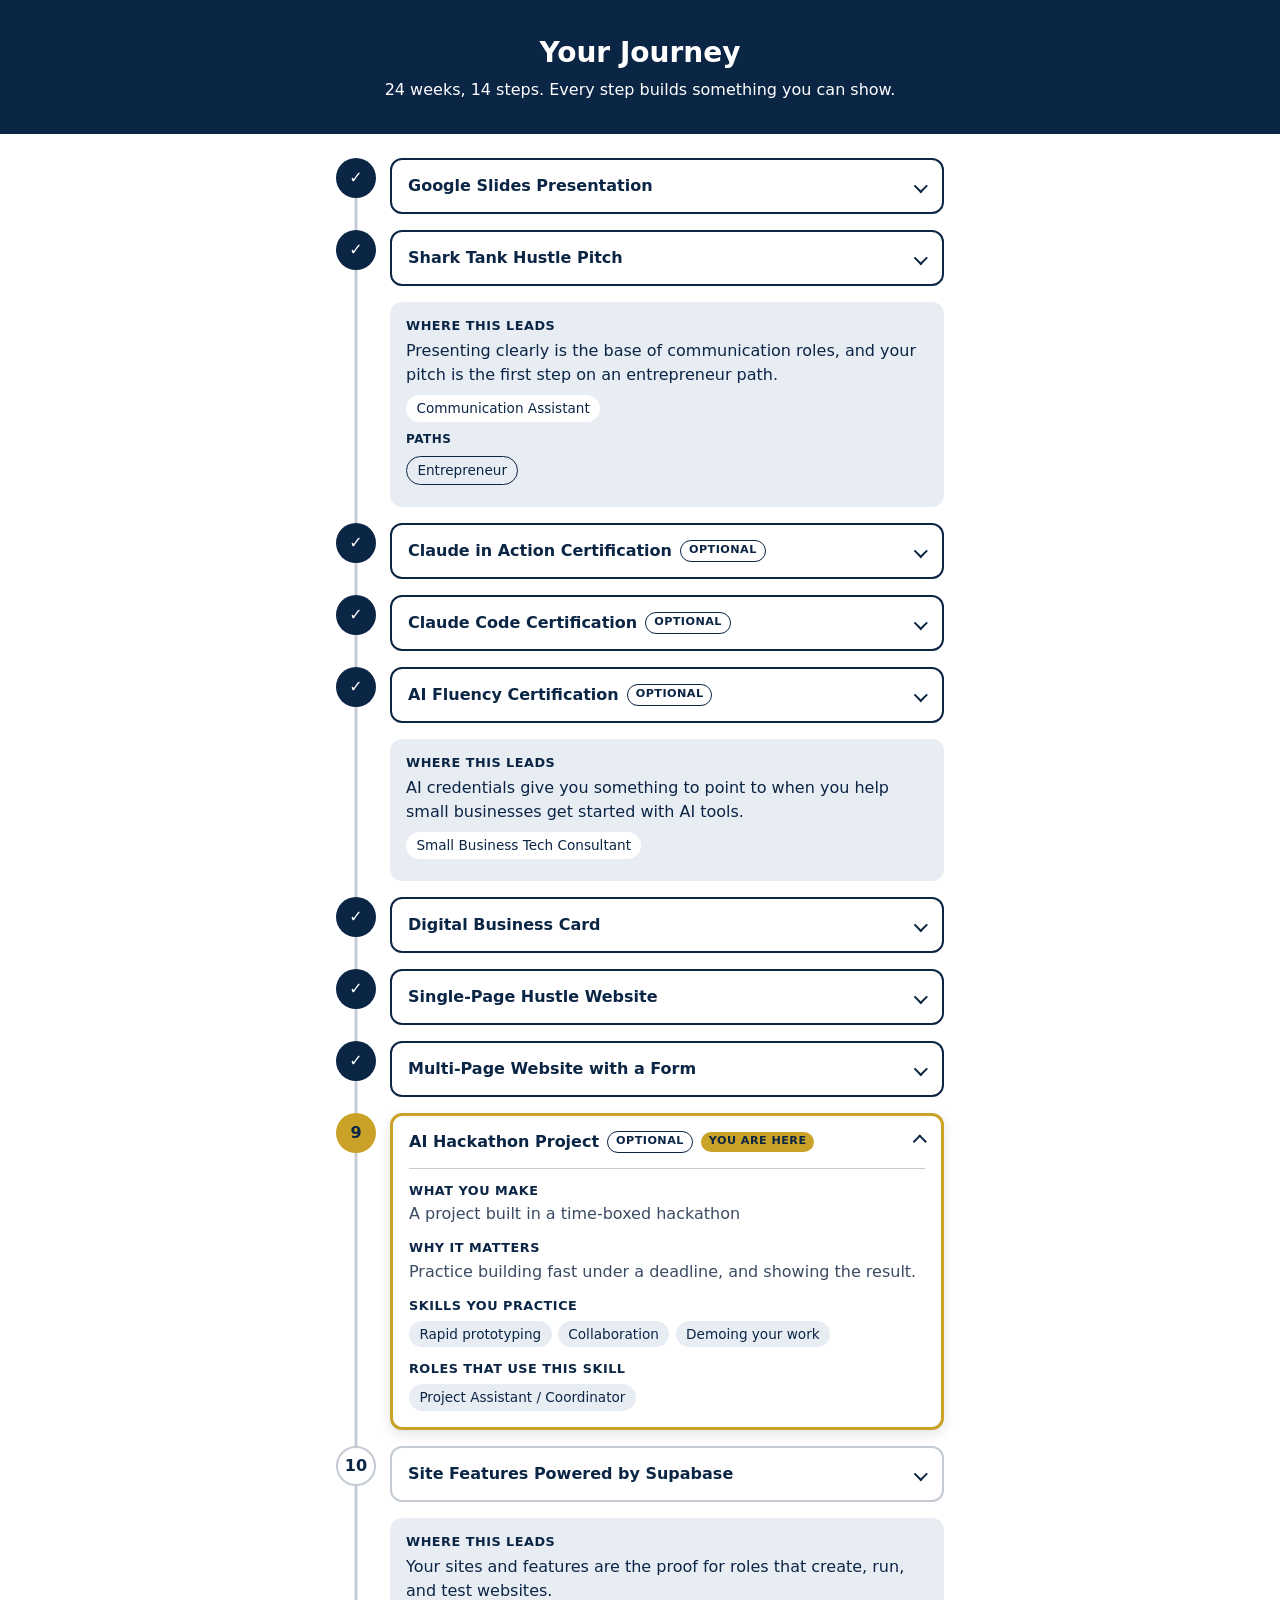
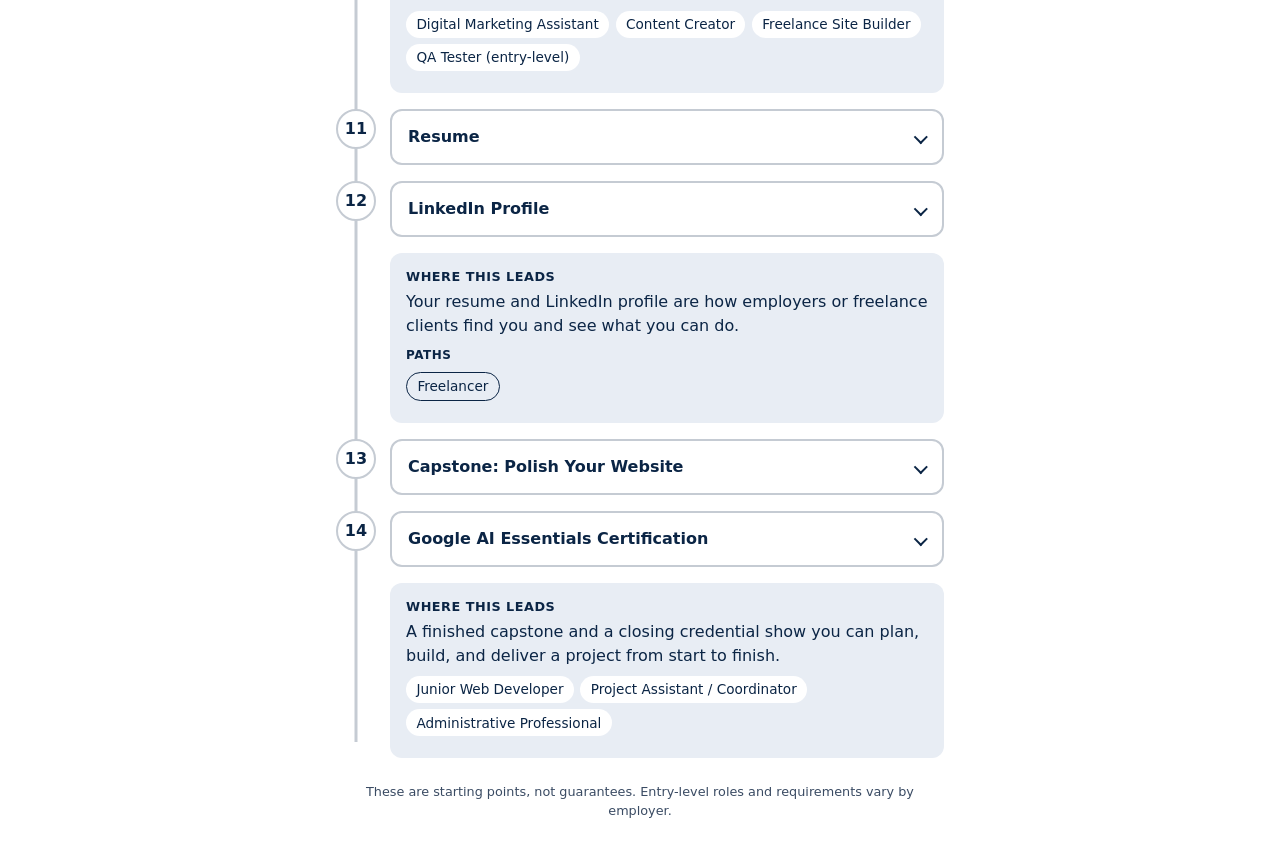
==== index.html @ 288ace0e "Add initial project files for student journey roadmap including HTML, CSS, JS, and configuration" ====
<!DOCTYPE html>
<html lang="en">
<head>
  <meta charset="UTF-8">
  <meta name="viewport" content="width=device-width, initial-scale=1.0">
  <title>Your Journey</title>
  <link rel="stylesheet" href="style.css">
</head>
<body>

  <!-- HEADER BANNER -->
  <header class="banner">
    <h1>Your Journey</h1>
    <p>24 weeks, 14 steps. Every step builds something you can show.</p>
  </header>

  <main class="container">
    <!-- The render function (script.js) fills this list from the data. -->
    <ol class="timeline" id="timeline"></ol>
    <p class="roles-note" id="roles-note"></p>
  </main>

  <!-- Order matters: data first, then the code that uses it. -->
  <script src="journey-data.js"></script>
  <script src="script.js"></script>
</body>
</html>
---- style.css ----
/* ============================================================
   YOUR JOURNEY — STYLES (Step 8 example)
   Mobile-first, one layout at every screen size.
   ============================================================ */

:root {
  --navy: #0B2545;
  --gold: #C9A227;
  --white: #FFFFFF;
  --gray-line: #C5CBD3;      /* outlines for upcoming steps */
  --chip-bg: #E8EDF4;        /* light navy tint for skill chips */
  --text-muted: #3A4B63;     /* body text on white, passes contrast */
}

* { box-sizing: border-box; }

body {
  margin: 0;
  font-family: system-ui, -apple-system, "Segoe UI", Roboto, Helvetica, Arial, sans-serif;
  color: var(--navy);
  background: var(--white);
  line-height: 1.5;
}

/* ---------- HEADER BANNER ---------- */
.banner {
  background: var(--navy);
  color: var(--white);
  padding: 2rem 1.25rem;
  text-align: center;
}
.banner h1 { margin: 0 0 0.25rem; font-size: 1.75rem; }
.banner p  { margin: 0; font-size: 1rem; }

/* ---------- CONTAINER ---------- */
.container {
  max-width: 40rem;          /* centered, never switches to columns */
  margin: 0 auto;
  padding: 1.5rem 1rem 3rem;
}

/* ---------- TIMELINE ---------- */
.timeline {
  list-style: none;
  margin: 0;
  padding: 0;
  position: relative;
}

/* the vertical connecting line */
.timeline::before {
  content: "";
  position: absolute;
  left: 1.25rem;             /* centered on the 2.5rem markers */
  top: 1rem;
  bottom: 1rem;
  width: 3px;
  background: var(--gray-line);
  transform: translateX(-50%);
}

.step {
  position: relative;
  display: flex;
  gap: 0.875rem;
  align-items: flex-start;
  margin-bottom: 1rem;
}

/* ---------- MARKER (numbered circle) ---------- */
.marker {
  flex: 0 0 2.5rem;
  width: 2.5rem;
  height: 2.5rem;
  border-radius: 50%;
  display: grid;
  place-items: center;
  font-weight: 700;
  position: relative;        /* sits above the line */
  z-index: 1;
}

/* ---------- CARD ---------- */
.card {
  flex: 1;
  min-width: 0;
  background: var(--white);
  border: 2px solid var(--gray-line);
  border-radius: 0.75rem;
}

.card-toggle {
  width: 100%;
  display: flex;
  justify-content: space-between;
  align-items: center;
  gap: 0.75rem;
  padding: 0.875rem 1rem;
  background: none;
  border: 0;
  font: inherit;
  font-weight: 600;
  color: var(--navy);
  text-align: left;
  cursor: pointer;
  border-radius: 0.6rem;
}

.card-toggle:focus-visible {
  outline: 3px solid var(--gold);
  outline-offset: 2px;
}

.card-title { display: flex; flex-wrap: wrap; align-items: center; gap: 0.5rem; }

/* chevron drawn with borders, rotates when open */
.chevron {
  flex: 0 0 auto;
  width: 0.6rem;
  height: 0.6rem;
  border-right: 2px solid var(--navy);
  border-bottom: 2px solid var(--navy);
  transform: rotate(45deg);
  transition: transform 0.2s ease;
}
.card-toggle[aria-expanded="true"] .chevron { transform: rotate(-135deg); }

/* ---------- EXPANDED PANEL ---------- */
.card-panel {
  padding: 0 1rem 1rem;
  border-top: 1px solid var(--gray-line);
  margin: 0 1rem;
  padding-left: 0;
  padding-right: 0;
}

.card-panel dl { margin: 0.75rem 0 0; }
.card-panel dt {
  font-size: 0.8rem;
  font-weight: 700;
  text-transform: uppercase;
  letter-spacing: 0.04em;
  color: var(--navy);
  margin-top: 0.75rem;
}
.card-panel dd {
  margin: 0.15rem 0 0;
  color: var(--text-muted);
}

/* skill chips */
.chips {
  list-style: none;
  margin: 0.25rem 0 0;
  padding: 0;
  display: flex;
  flex-wrap: wrap;
  gap: 0.4rem;
}
.chips li {
  background: var(--chip-bg);
  color: var(--navy);
  font-size: 0.85rem;
  padding: 0.2rem 0.65rem;
  border-radius: 999px;
}

/* ---------- TAGS ---------- */
.tag {
  font-size: 0.7rem;
  font-weight: 700;
  padding: 0.1rem 0.5rem;
  border-radius: 999px;
  text-transform: uppercase;
  letter-spacing: 0.04em;
}
.tag--optional {
  background: var(--white);
  color: var(--navy);
  border: 1.5px solid var(--navy);
}
.tag--here {
  background: var(--gold);
  color: var(--navy);        /* navy on gold, never white */
}

/* ============================================================
   STATUS STYLES
   ============================================================ */

/* completed: solid navy marker, white check */
.step--completed .marker {
  background: var(--navy);
  color: var(--white);
}
.step--completed .card { border-color: var(--navy); }
.card--open { box-shadow: 0 4px 12px rgba(11, 37, 69, 0.12); }

/* current: gold marker, navy text */
.step--current .marker {
  background: var(--gold);
  color: var(--navy);
}
.step--current .card {
  border-color: var(--gold);
  border-width: 3px;
}

/* upcoming: outlined marker, quieter card */
.step--upcoming .marker {
  background: var(--white);
  color: var(--navy);
  border: 2px solid var(--gray-line);
}
.step--upcoming .card { border-color: var(--gray-line); }

/* respect users who prefer less motion */
@media (prefers-reduced-motion: reduce) {
  .chevron { transition: none; }
}

/* ============================================================
   ADDITIONS FOR THE FULL BUILD
   ============================================================ */

/* status text for screen readers only */
.visually-hidden {
  position: absolute;
  width: 1px;
  height: 1px;
  margin: -1px;
  padding: 0;
  overflow: hidden;
  clip: rect(0, 0, 0, 0);
  white-space: nowrap;
  border: 0;
}

/* a collapsed panel uses the hidden attribute; make sure it wins */
.card-panel[hidden] { display: none; }

/* inline label above role / path chips */
.card-panel dd .chips { margin-top: 0.35rem; }

/* sub-steps list */
.substeps { margin: 0.25rem 0 0; padding-left: 1.25rem; }
.substeps li { margin-bottom: 0.4rem; }
.substeps strong { color: var(--navy); }
.substep-note { display: block; font-size: 0.9rem; }

/* example link */
.example-link { color: var(--navy); font-weight: 600; }
.example-link:focus-visible { outline: 3px solid var(--gold); outline-offset: 2px; }

/* PHASE BLOCK: quiet, non-interactive */
.phase-block {
  position: relative;
  margin: 0 0 1rem 3.375rem;       /* aligns with the cards (2.5rem marker + gap) */
  padding: 0.875rem 1rem;
  background: var(--chip-bg);
  color: var(--navy);
  border-radius: 0.75rem;
}
.phase-block h2 {
  margin: 0 0 0.25rem;
  font-size: 0.8rem;
  text-transform: uppercase;
  letter-spacing: 0.04em;
}
.phase-block p { margin: 0 0 0.5rem; }
.phase-block .chips { margin: 0 0 0.5rem; }
.phase-block .chips li { background: var(--white); }
.phase-block .chips--paths li {
  background: transparent;
  border: 1.5px solid var(--navy);
}
.phase-label {
  margin: 0.25rem 0 0.15rem;
  font-size: 0.75rem;
  font-weight: 700;
  text-transform: uppercase;
  letter-spacing: 0.04em;
}

/* roles note */
.roles-note {
  margin: 1.5rem 0 0;
  font-size: 0.8rem;
  color: var(--text-muted);
  text-align: center;
}

@media (max-width: 400px) {
  .phase-block { margin-left: 0; }
}
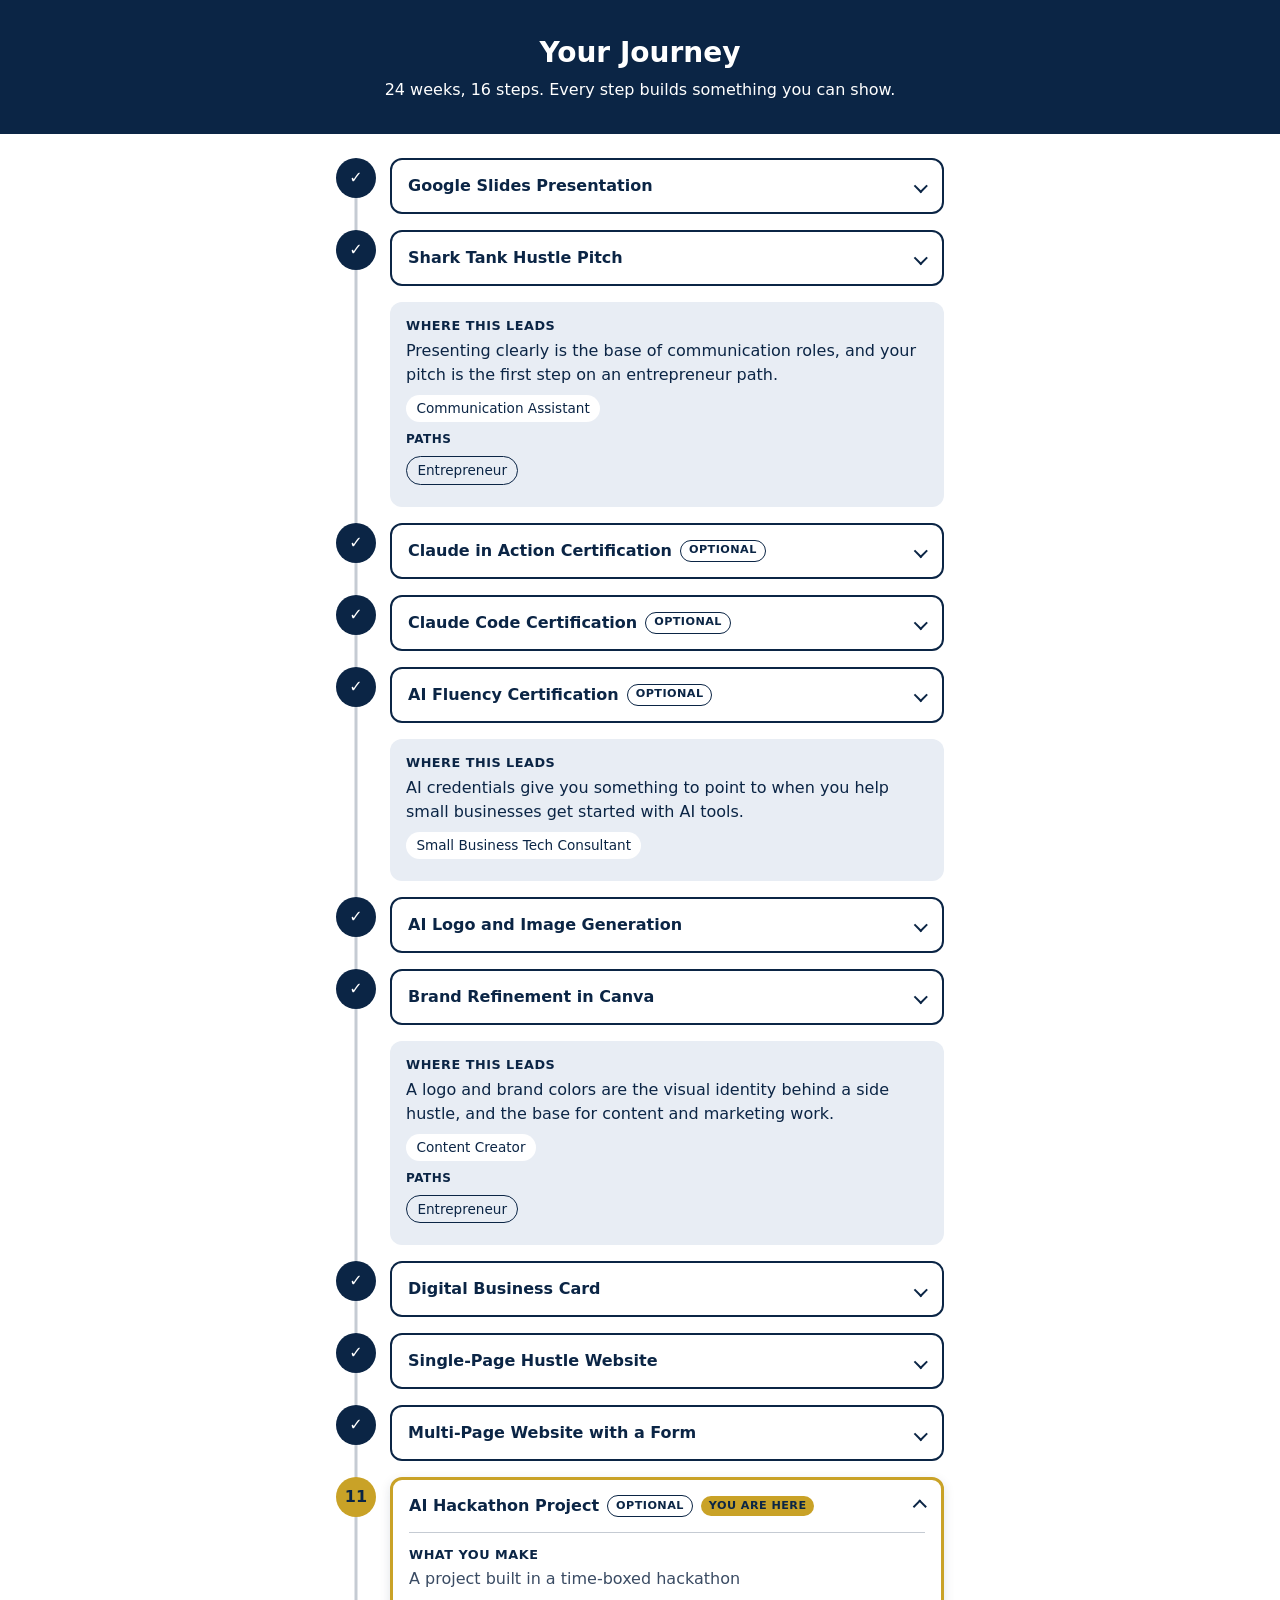
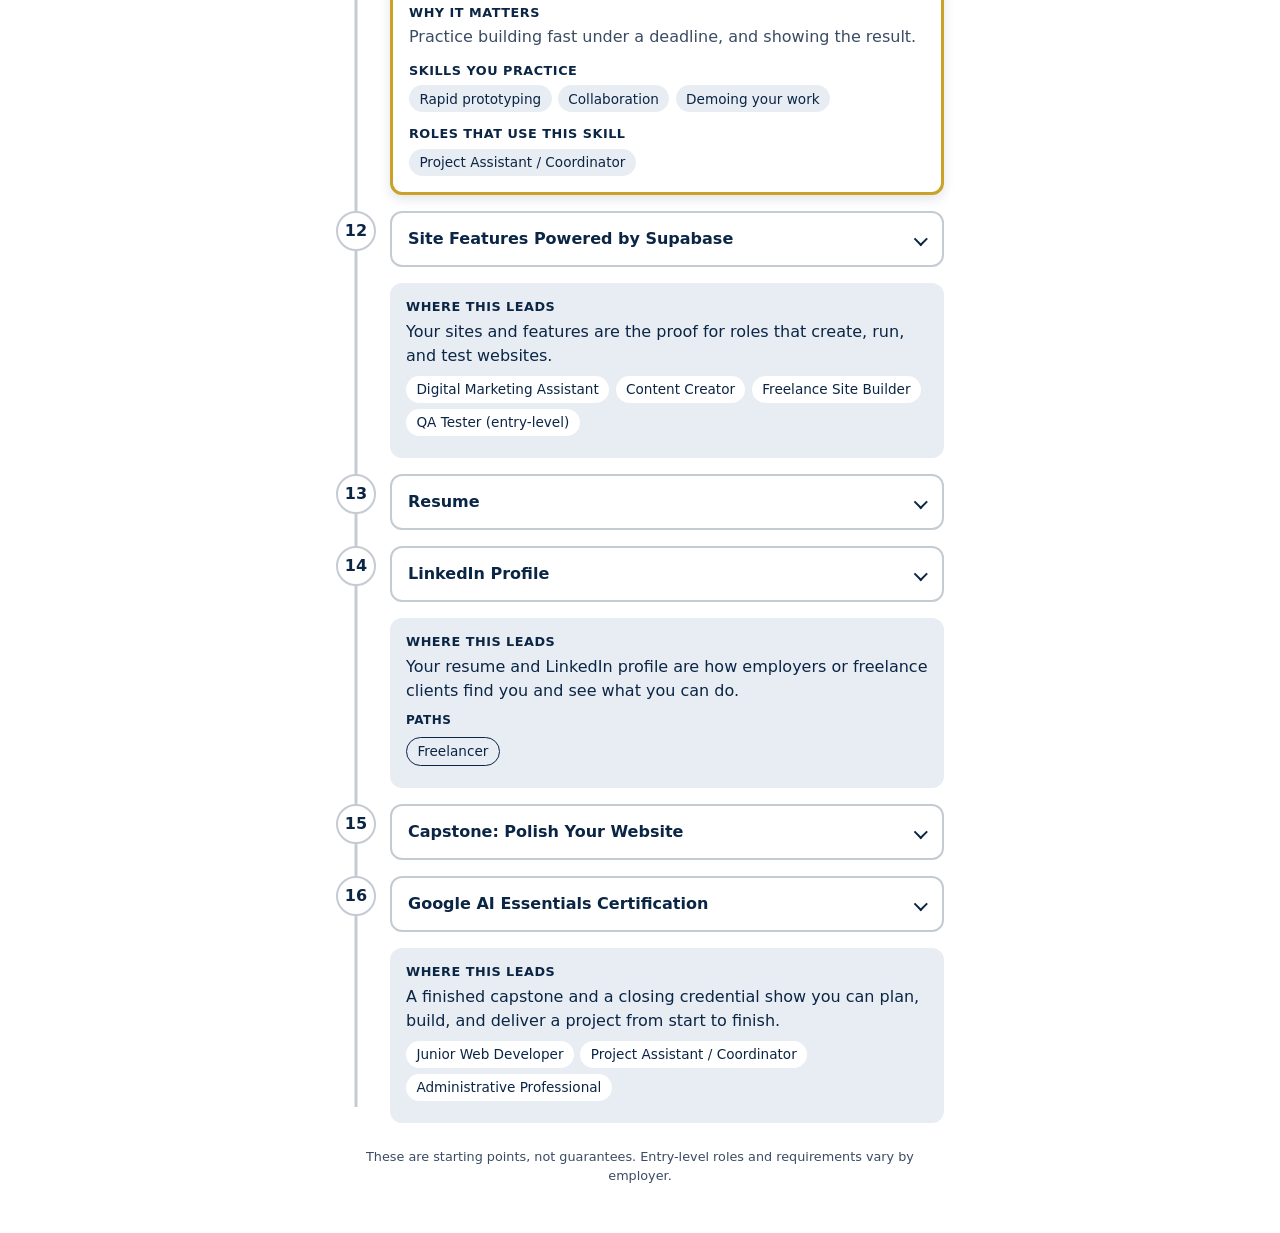
==== commit 3d796d16: "Update step count in header and data layer to reflect 16 steps in the student journey roadmap" ====
--- a/index.html
+++ b/index.html
@@ -11,7 +11,7 @@
   <!-- HEADER BANNER -->
   <header class="banner">
     <h1>Your Journey</h1>
-    <p>24 weeks, 14 steps. Every step builds something you can show.</p>
+    <p>24 weeks, 16 steps. Every step builds something you can show.</p>
   </header>
 
   <main class="container">
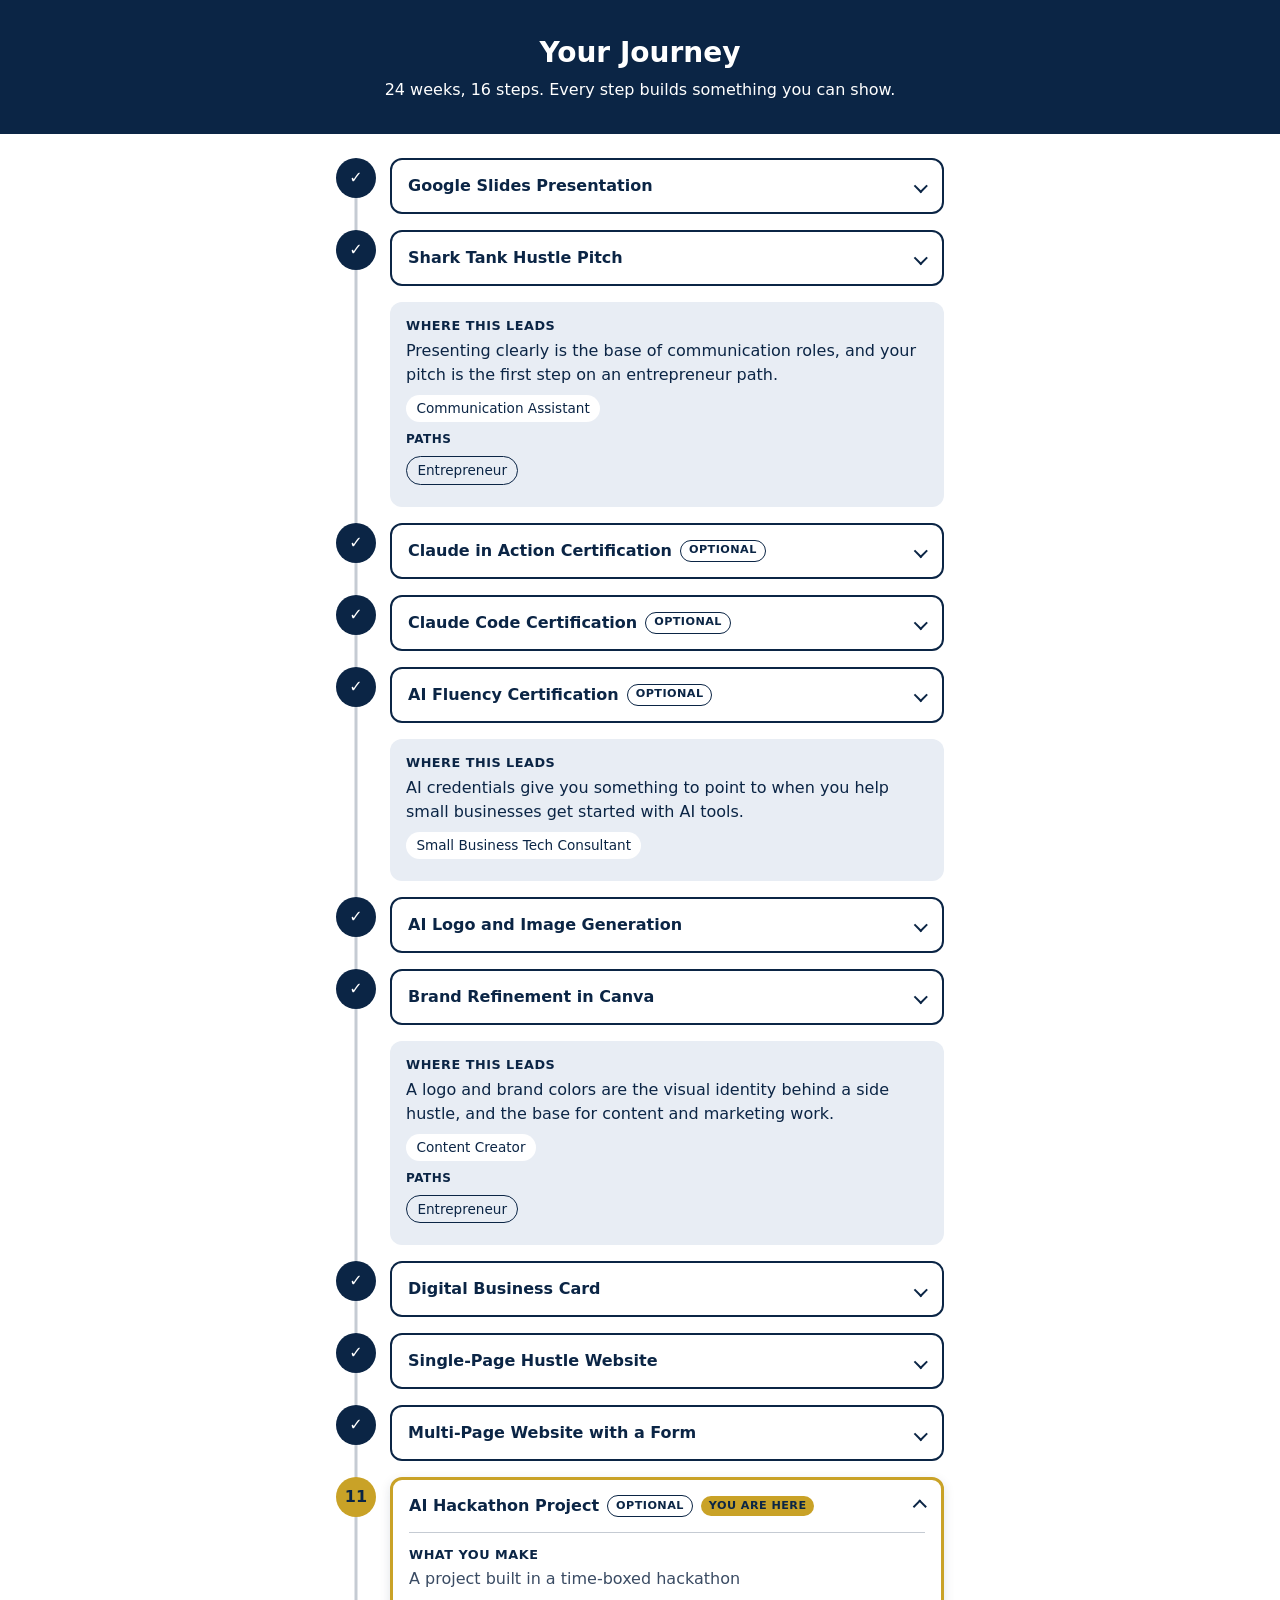
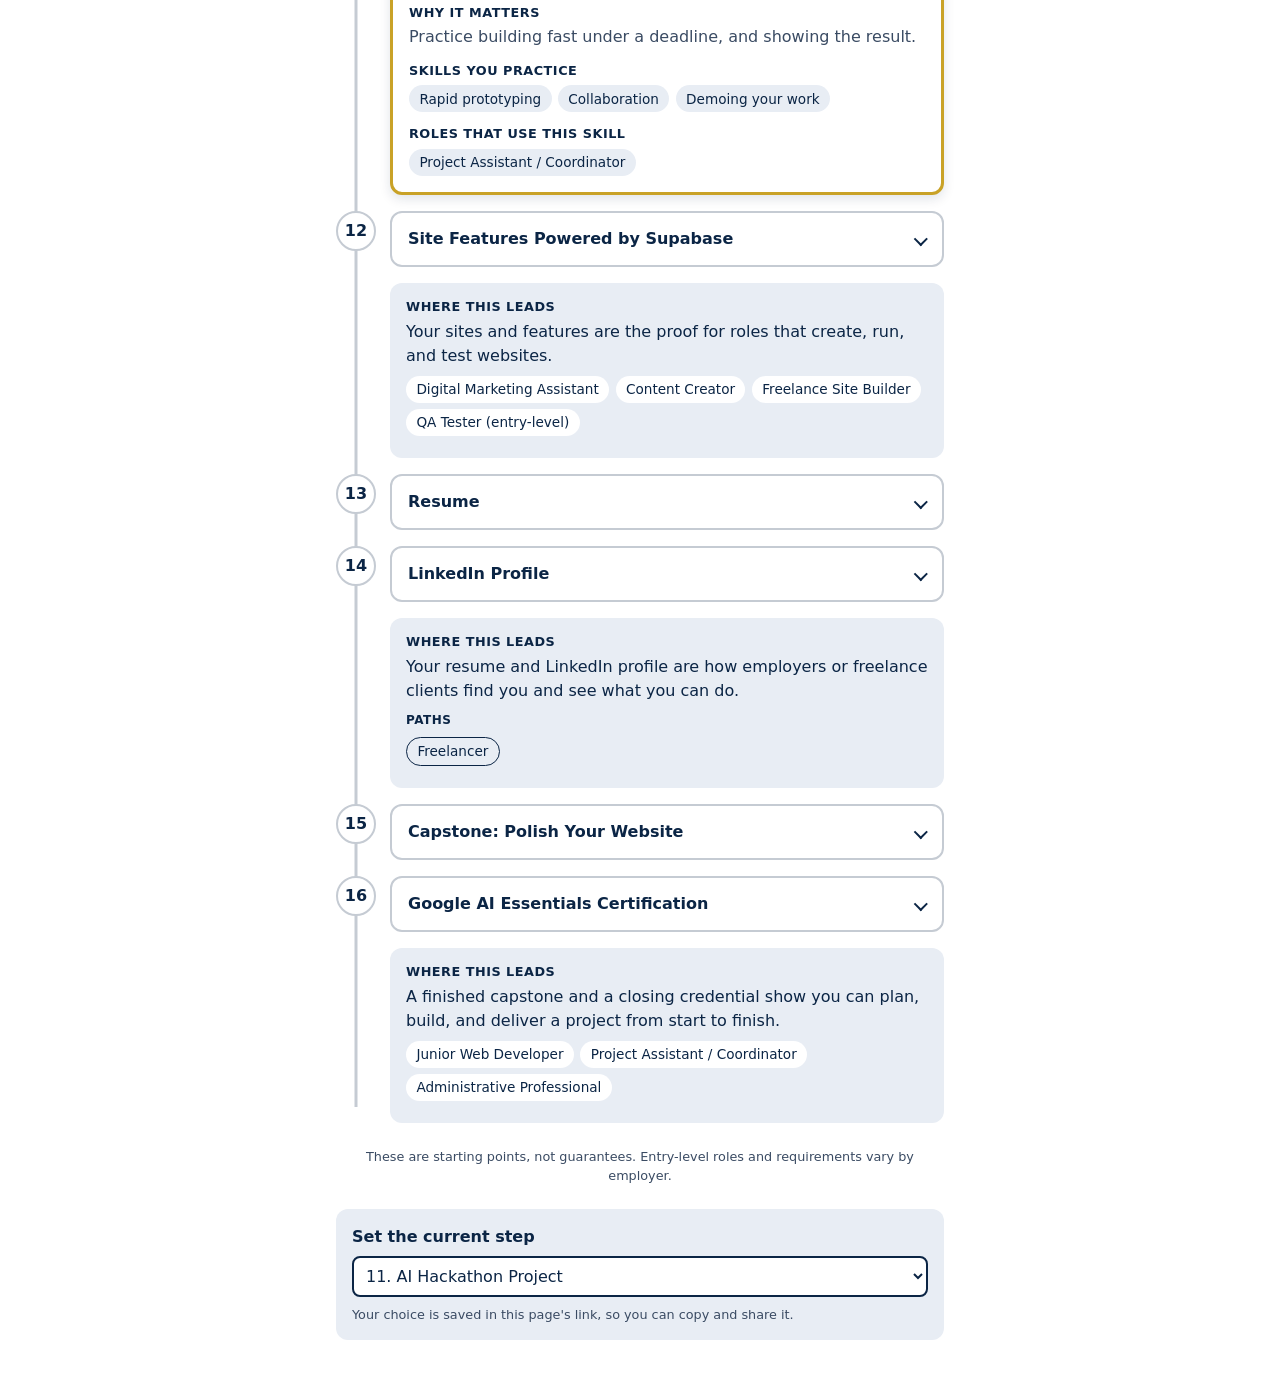
==== commit 09168d3f: "Add current-step picker and styling for user selection in the student journey roadmap" ====
--- a/index.html
+++ b/index.html
@@ -18,6 +18,12 @@
     <!-- The render function (script.js) fills this list from the data. -->
     <ol class="timeline" id="timeline"></ol>
     <p class="roles-note" id="roles-note"></p>
+
+    <div class="step-picker">
+      <label for="step-picker">Set the current step</label>
+      <select id="step-picker"></select>
+      <p class="step-picker-hint">Your choice is saved in this page's link, so you can copy and share it.</p>
+    </div>
   </main>
 
   <!-- Order matters: data first, then the code that uses it. -->
--- a/style.css
+++ b/style.css
@@ -293,3 +293,24 @@
 @media (max-width: 400px) {
   .phase-block { margin-left: 0; }
 }
+
+/* CURRENT-STEP PICKER */
+.step-picker {
+  margin-top: 1.5rem;
+  padding: 1rem;
+  background: var(--chip-bg);
+  border-radius: 0.75rem;
+  color: var(--navy);
+}
+.step-picker label { display: block; font-weight: 700; margin-bottom: 0.4rem; }
+.step-picker select {
+  width: 100%;
+  padding: 0.5rem;
+  font: inherit;
+  color: var(--navy);
+  background: var(--white);
+  border: 2px solid var(--navy);
+  border-radius: 0.5rem;
+}
+.step-picker select:focus-visible { outline: 3px solid var(--gold); outline-offset: 2px; }
+.step-picker-hint { margin: 0.5rem 0 0; font-size: 0.8rem; color: var(--text-muted); }
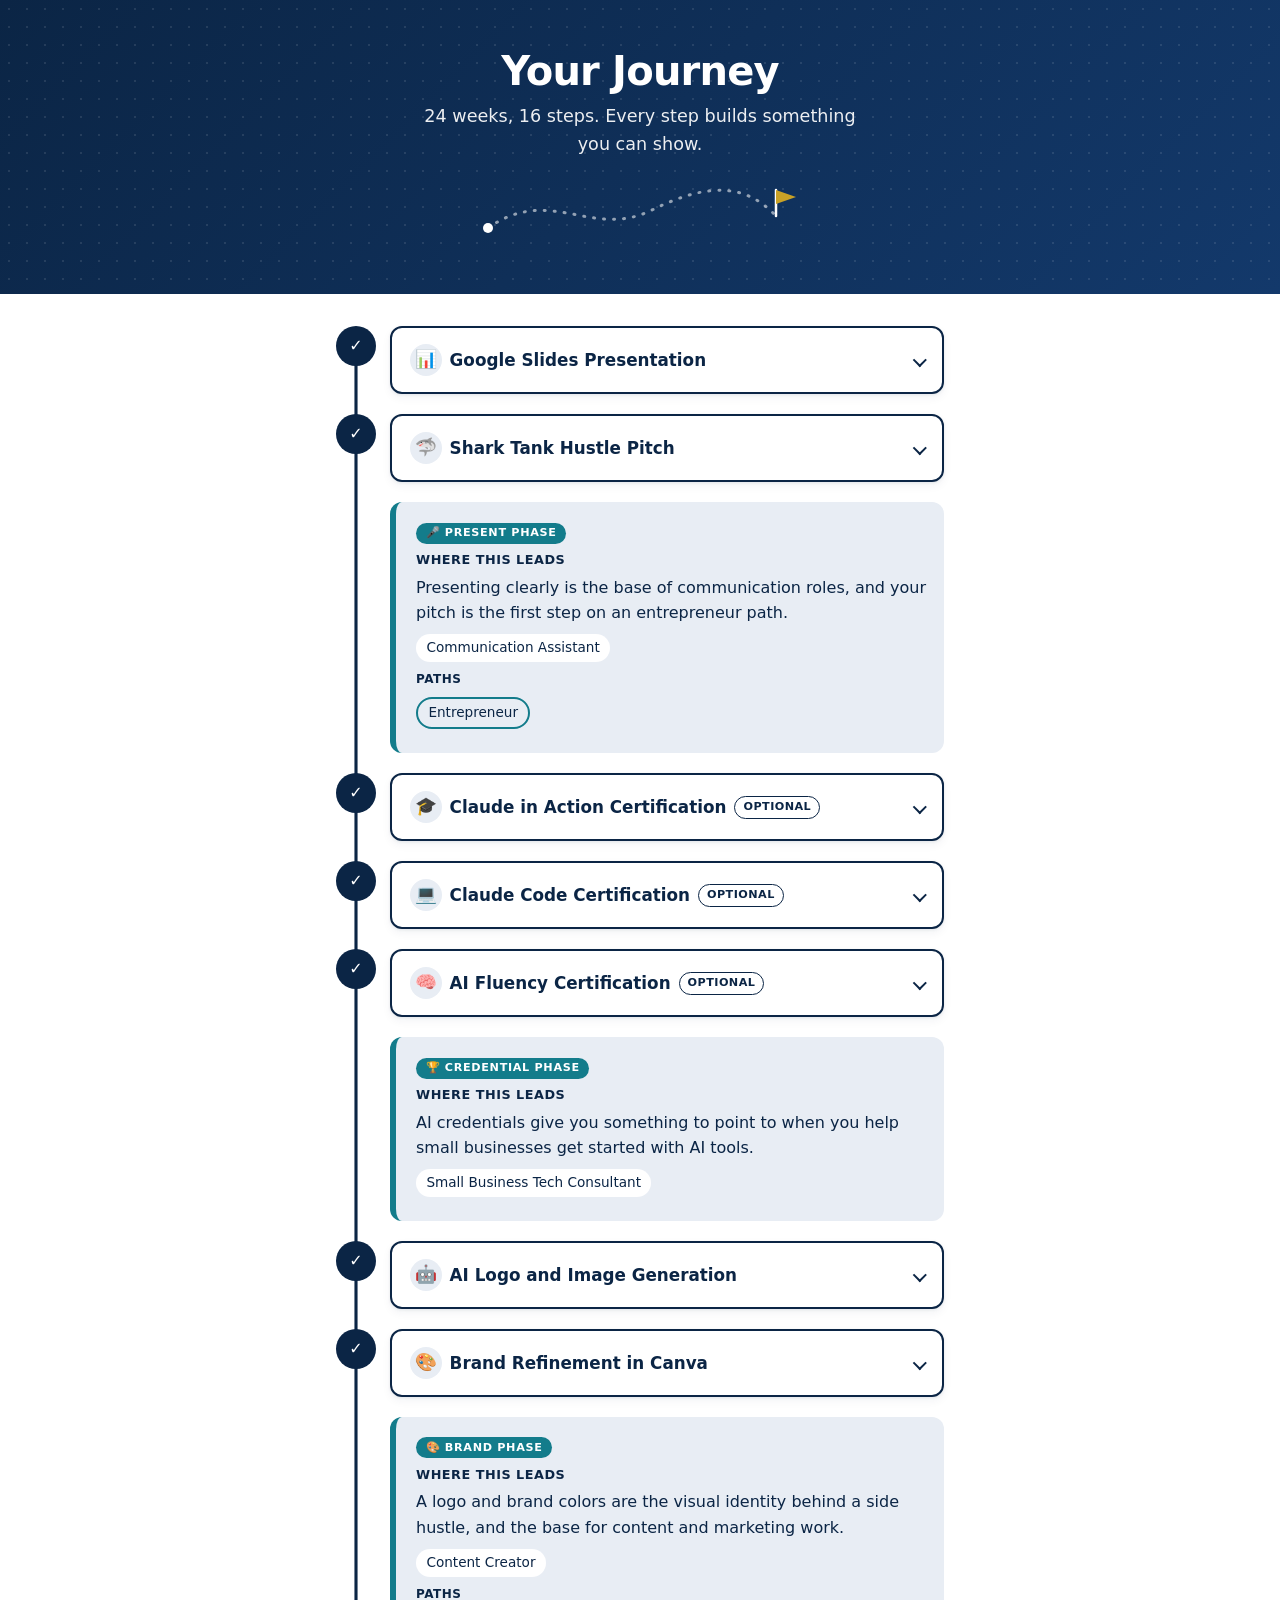
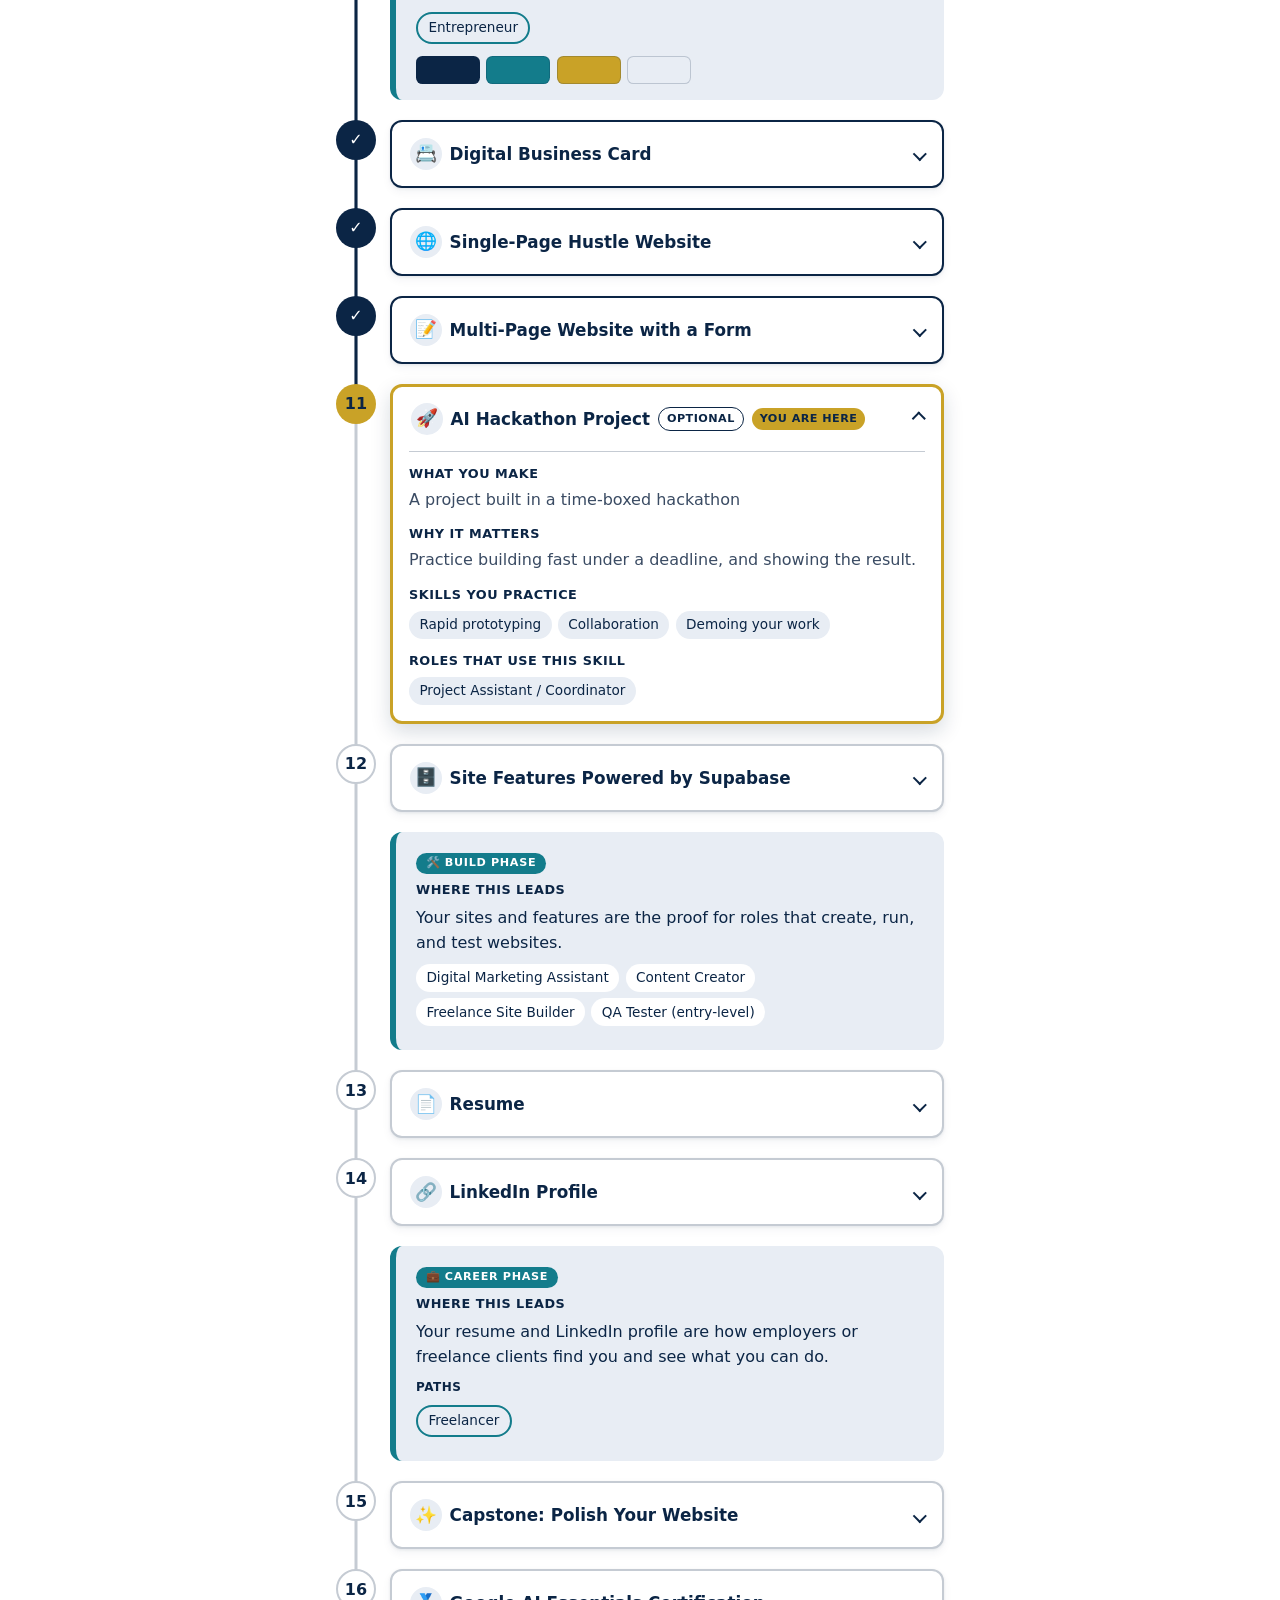
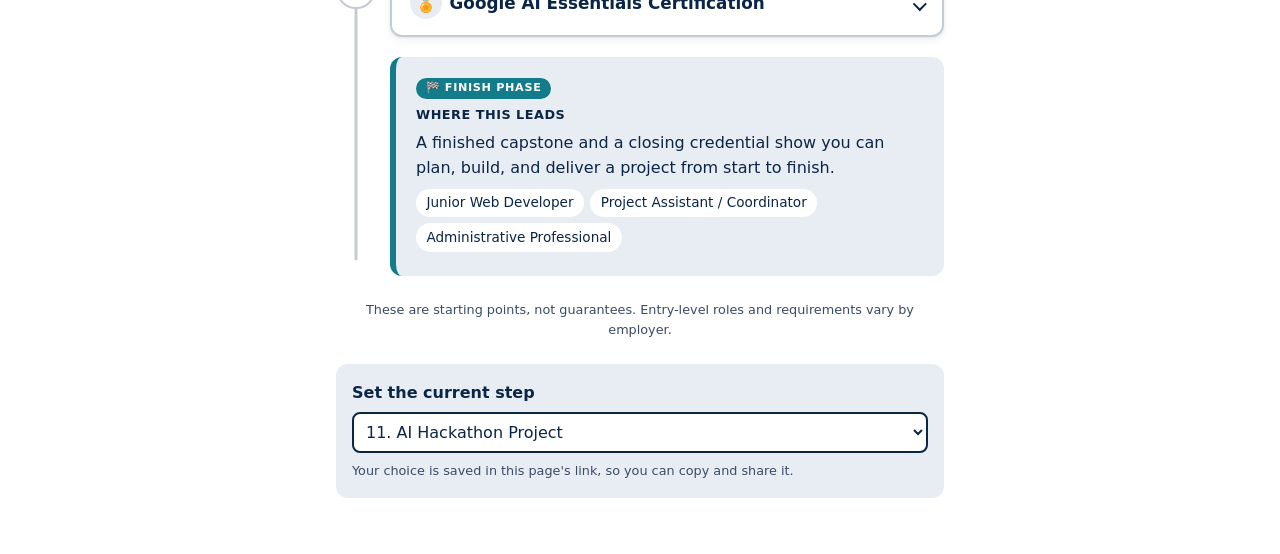
==== commit bc7f634e: "Add decorative elements and icons to enhance visual appeal in the student journey roadmap" ====
--- a/index.html
+++ b/index.html
@@ -12,6 +12,14 @@
   <header class="banner">
     <h1>Your Journey</h1>
     <p>24 weeks, 16 steps. Every step builds something you can show.</p>
+    <!-- Decorative road to the finish flag -->
+    <svg class="banner-road" viewBox="0 0 320 64" aria-hidden="true" focusable="false">
+      <path d="M8 50 C70 6 112 62 172 32 S268 8 296 38" fill="none" stroke="rgba(255,255,255,0.55)"
+            stroke-width="3" stroke-linecap="round" stroke-dasharray="1 9"/>
+      <circle cx="8" cy="50" r="5" fill="#FFFFFF"/>
+      <line x1="296" y1="38" x2="296" y2="12" stroke="#FFFFFF" stroke-width="2.5" stroke-linecap="round"/>
+      <path d="M296 12 L316 19 L296 26 Z" fill="#C9A227"/>
+    </svg>
   </header>
 
   <main class="container">
--- a/style.css
+++ b/style.css
@@ -10,6 +10,8 @@
   --gray-line: #C5CBD3;      /* outlines for upcoming steps */
   --chip-bg: #E8EDF4;        /* light navy tint for skill chips */
   --text-muted: #3A4B63;     /* body text on white, passes contrast */
+  --step-gap: 1.25rem;       /* space between timeline items */
+  --teal: #137C8B;           /* accent: links and Paths chips (white bg 4.9:1) */
 }
 
 * { box-sizing: border-box; }
@@ -19,24 +21,33 @@
   font-family: system-ui, -apple-system, "Segoe UI", Roboto, Helvetica, Arial, sans-serif;
   color: var(--navy);
   background: var(--white);
-  line-height: 1.5;
+  line-height: 1.6;
 }
 
 /* ---------- HEADER BANNER ---------- */
 .banner {
-  background: var(--navy);
+  /* navy gradient with a faint dotted grid on top (decorative only) */
+  background:
+    radial-gradient(rgba(255, 255, 255, 0.10) 1px, transparent 1.5px) 0 0 / 18px 18px,
+    linear-gradient(135deg, #0B2545 0%, #13396b 100%);
   color: var(--white);
-  padding: 2rem 1.25rem;
+  padding: 3rem 1.25rem 3.25rem;
   text-align: center;
 }
-.banner h1 { margin: 0 0 0.25rem; font-size: 1.75rem; }
-.banner p  { margin: 0; font-size: 1rem; }
+.banner h1 {
+  margin: 0 0 0.5rem;
+  font-size: 2.5rem;
+  font-weight: 800;
+  letter-spacing: -0.02em;
+  line-height: 1.15;
+}
+.banner p  { margin: 0 auto; max-width: 28rem; font-size: 1.1rem; opacity: 0.92; }
 
 /* ---------- CONTAINER ---------- */
 .container {
   max-width: 40rem;          /* centered, never switches to columns */
   margin: 0 auto;
-  padding: 1.5rem 1rem 3rem;
+  padding: 2rem 1rem 3.5rem;
 }
 
 /* ---------- TIMELINE ---------- */
@@ -64,7 +75,7 @@
   display: flex;
   gap: 0.875rem;
   align-items: flex-start;
-  margin-bottom: 1rem;
+  margin-bottom: var(--step-gap);
 }
 
 /* ---------- MARKER (numbered circle) ---------- */
@@ -87,6 +98,12 @@
   background: var(--white);
   border: 2px solid var(--gray-line);
   border-radius: 0.75rem;
+  box-shadow: 0 1px 3px rgba(11, 37, 69, 0.08), 0 4px 10px rgba(11, 37, 69, 0.05);
+  transition: transform 0.15s ease, box-shadow 0.15s ease;
+}
+.card:hover {
+  transform: translateY(-2px);
+  box-shadow: 0 6px 16px rgba(11, 37, 69, 0.14);
 }
 
 .card-toggle {
@@ -95,11 +112,12 @@
   justify-content: space-between;
   align-items: center;
   gap: 0.75rem;
-  padding: 0.875rem 1rem;
+  padding: 1rem 1.1rem;
   background: none;
   border: 0;
   font: inherit;
   font-weight: 600;
+  font-size: 1.05rem;
   color: var(--navy);
   text-align: left;
   cursor: pointer;
@@ -194,7 +212,7 @@
   color: var(--white);
 }
 .step--completed .card { border-color: var(--navy); }
-.card--open { box-shadow: 0 4px 12px rgba(11, 37, 69, 0.12); }
+.card--open { box-shadow: 0 8px 20px rgba(11, 37, 69, 0.16); }
 
 /* current: gold marker, navy text */
 .step--current .marker {
@@ -249,17 +267,30 @@
 .substep-note { display: block; font-size: 0.9rem; }
 
 /* example link */
-.example-link { color: var(--navy); font-weight: 600; }
+.example-link { color: var(--teal); font-weight: 600; text-decoration: underline; }
 .example-link:focus-visible { outline: 3px solid var(--gold); outline-offset: 2px; }
 
 /* PHASE BLOCK: quiet, non-interactive */
 .phase-block {
   position: relative;
-  margin: 0 0 1rem 3.375rem;       /* aligns with the cards (2.5rem marker + gap) */
-  padding: 0.875rem 1rem;
+  margin: 0 0 var(--step-gap) 3.375rem;   /* aligns with the cards (2.5rem marker + gap) */
+  padding: 1rem 1.1rem 1rem 1.25rem;
   background: var(--chip-bg);
   color: var(--navy);
   border-radius: 0.75rem;
+  border-left: 6px solid var(--teal);     /* accent edge so phases read as chapters */
+}
+.phase-name {
+  display: inline-block;
+  margin-bottom: 0.4rem;
+  padding: 0.1rem 0.6rem;
+  background: var(--teal);
+  color: var(--white);
+  font-size: 0.7rem;
+  font-weight: 700;
+  text-transform: uppercase;
+  letter-spacing: 0.06em;
+  border-radius: 999px;
 }
 .phase-block h2 {
   margin: 0 0 0.25rem;
@@ -272,7 +303,7 @@
 .phase-block .chips li { background: var(--white); }
 .phase-block .chips--paths li {
   background: transparent;
-  border: 1.5px solid var(--navy);
+  border: 2px solid var(--teal);   /* teal border, navy text keeps contrast on the tint */
 }
 .phase-label {
   margin: 0.25rem 0 0.15rem;
@@ -292,6 +323,7 @@
 
 @media (max-width: 400px) {
   .phase-block { margin-left: 0; }
+  .phase-block::before { display: none; }
 }
 
 /* CURRENT-STEP PICKER */
@@ -314,3 +346,88 @@
 }
 .step-picker select:focus-visible { outline: 3px solid var(--gold); outline-offset: 2px; }
 .step-picker-hint { margin: 0.5rem 0 0; font-size: 0.8rem; color: var(--text-muted); }
+
+/* ============================================================
+   TWO-TONE TIMELINE LINE
+   The gray line (.timeline::before) is the base. Navy segments
+   are drawn on top for the stretch the student has completed.
+   Each step draws two pieces: the gap above its marker (::before)
+   and the stretch below it (::after).
+   ============================================================ */
+.step::before,
+.step::after,
+.phase-block::before {
+  content: "";
+  position: absolute;
+  left: 1.25rem;
+  width: 3px;
+  transform: translateX(-50%);
+  background: transparent;
+}
+/* above the marker: from the previous item down to this marker's center */
+.step::before {
+  top: calc(-1 * var(--step-gap));
+  height: calc(var(--step-gap) + 1.25rem);
+}
+/* below the marker: from this marker's center to the bottom of the step */
+.step::after {
+  top: 1.25rem;
+  bottom: 0;
+}
+.step:first-child::before { display: none; }
+
+.step--completed::before,
+.step--current::before,
+.step--completed::after { background: var(--navy); }
+
+/* phase blocks sit in the line's path (they are indented, so reach left) */
+.phase-block::before {
+  left: calc(-2.125rem - 6px);   /* minus the 6px left border, which shifts the origin */
+  top: calc(-1 * var(--step-gap));
+  bottom: 0;
+}
+.step--completed + .phase-block::before { background: var(--navy); }
+
+@media (prefers-reduced-motion: reduce) {
+  .card { transition: none; }
+  .card:hover { transform: none; }
+}
+
+/* ============================================================
+   PHASE 2: ICONS AND IMAGERY
+   ============================================================ */
+
+/* hero road graphic in the banner */
+.banner-road {
+  display: block;
+  width: min(20rem, 80%);
+  height: auto;
+  margin: 1.25rem auto 0;
+}
+
+/* small icon bubble before each step title */
+.step-icon {
+  display: inline-grid;
+  place-items: center;
+  flex: 0 0 auto;
+  width: 2rem;
+  height: 2rem;
+  background: var(--chip-bg);
+  border-radius: 50%;
+  font-size: 1.1rem;
+  line-height: 1;
+}
+
+/* brand color swatch strip inside the Brand phase block */
+.swatches {
+  display: flex;
+  gap: 0.4rem;
+  margin-top: 0.75rem;
+}
+.swatches span {
+  flex: 1;
+  height: 1.75rem;
+  max-width: 4rem;
+  border-radius: 0.4rem;
+  border: 1px solid rgba(11, 37, 69, 0.2);
+}
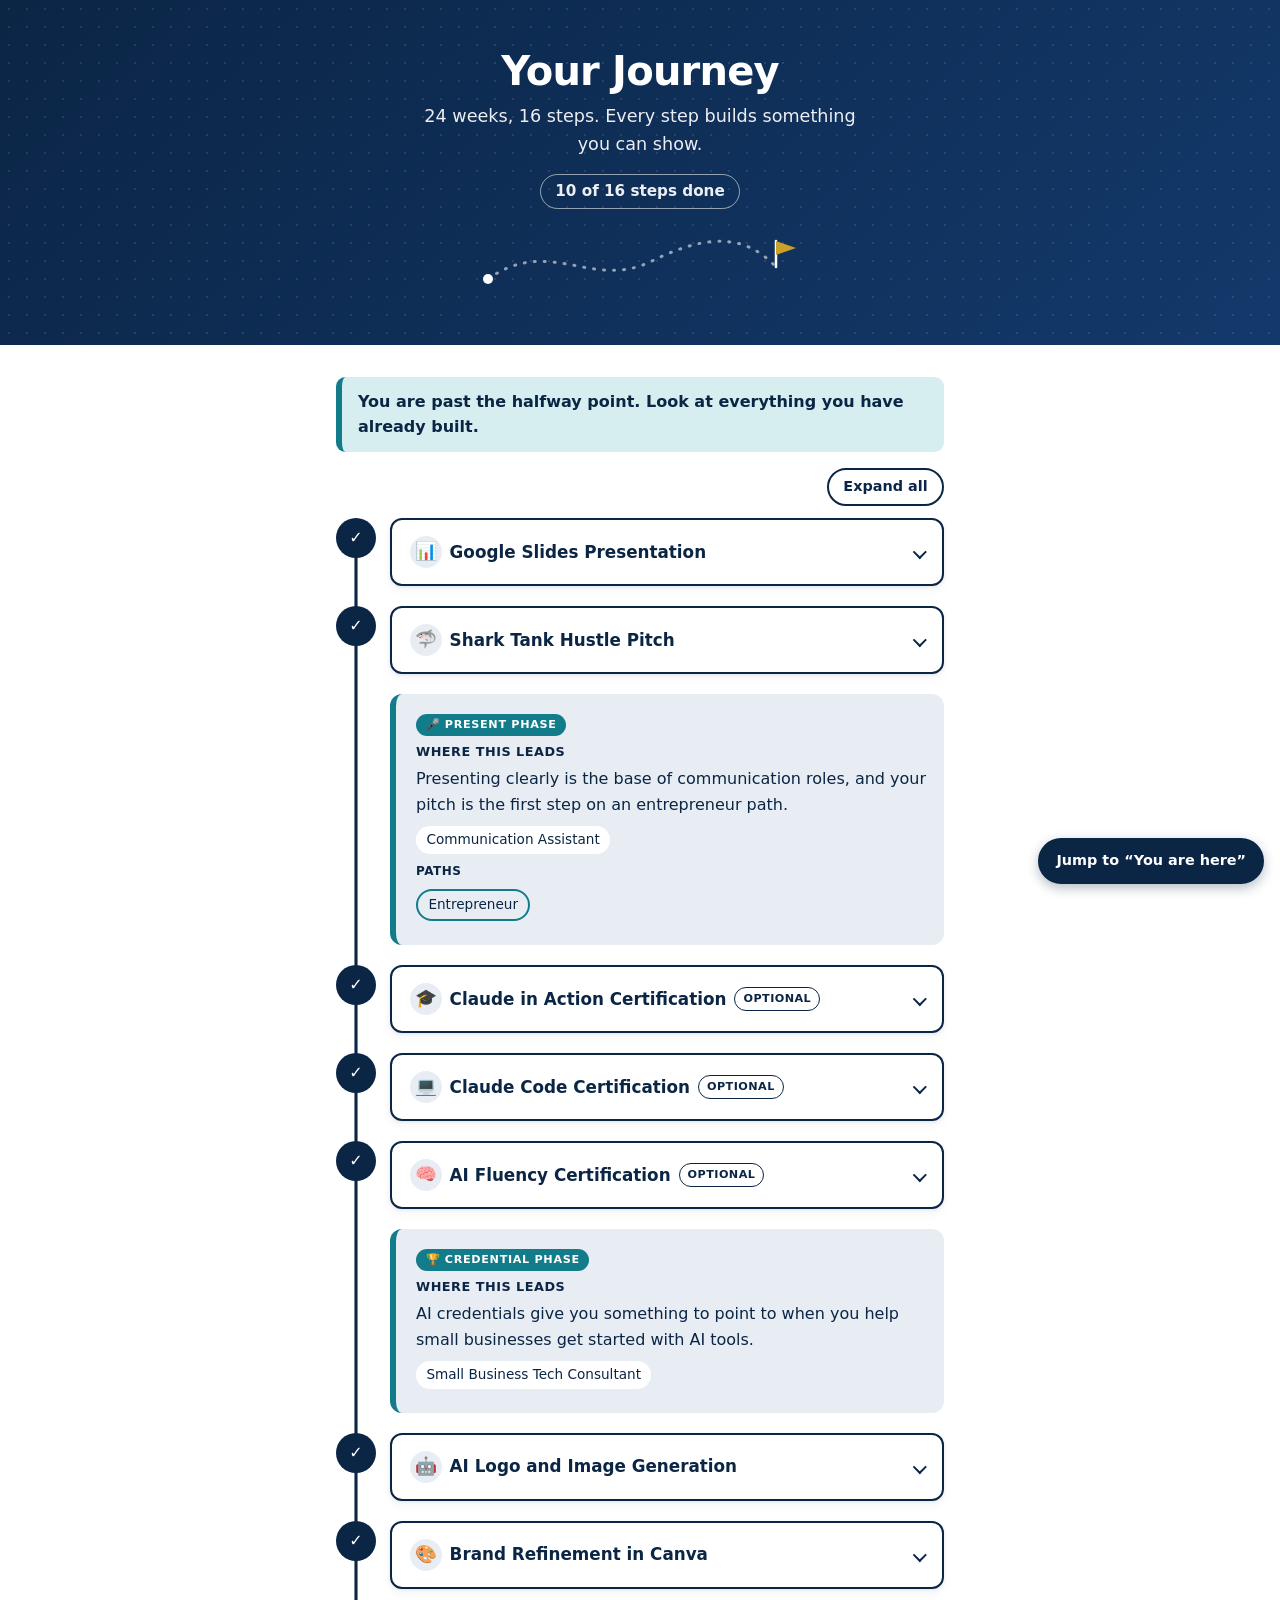
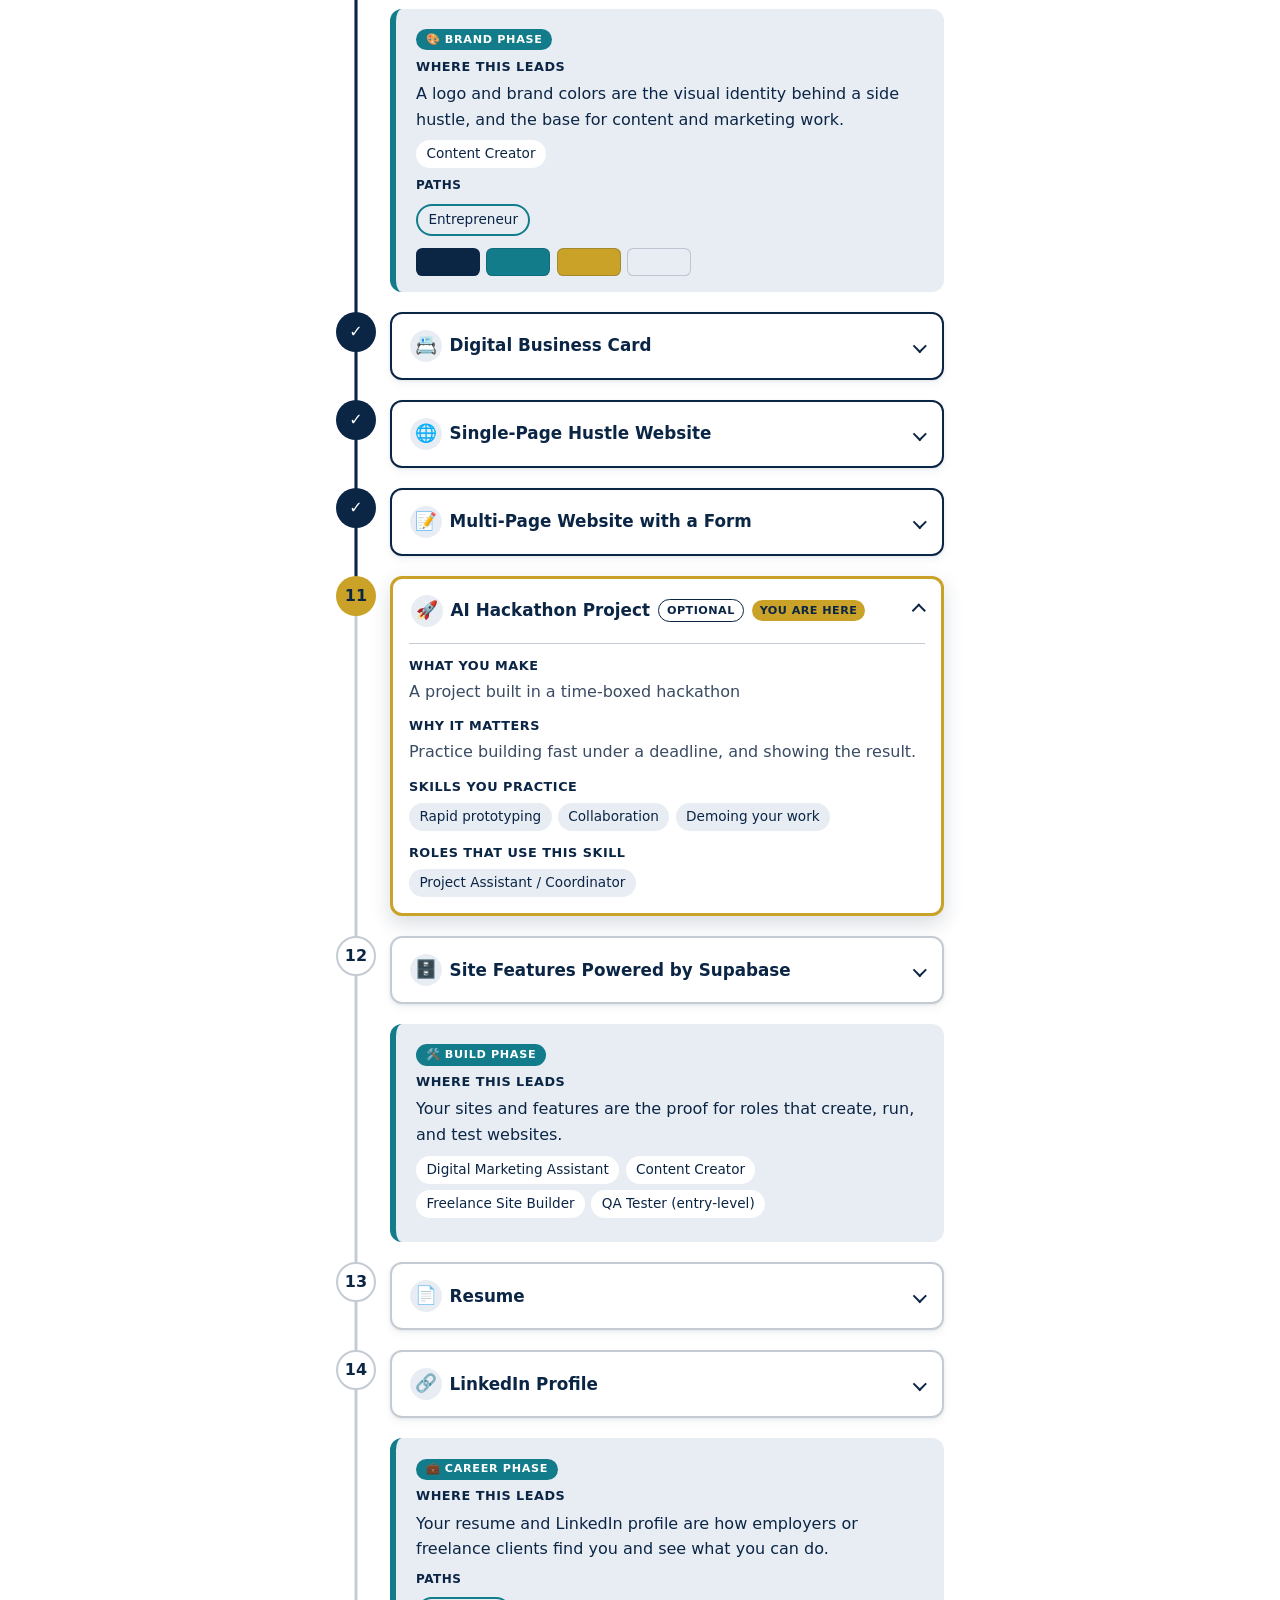
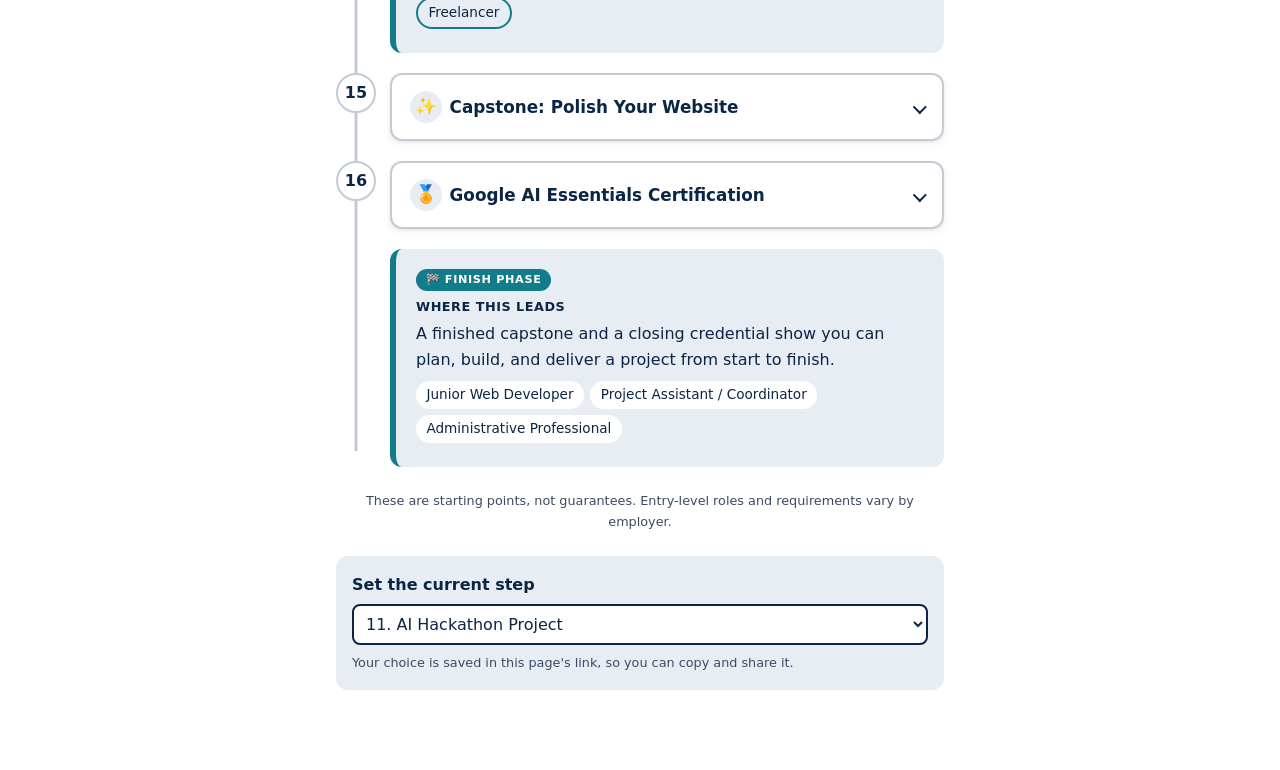
==== commit 1519c557: "Add progress summary and milestone messages; implement expand/collapse functionality in toolbar" ====
--- a/index.html
+++ b/index.html
@@ -12,6 +12,7 @@
   <header class="banner">
     <h1>Your Journey</h1>
     <p>24 weeks, 16 steps. Every step builds something you can show.</p>
+    <p class="progress-count" id="progress-count"></p>
     <!-- Decorative road to the finish flag -->
     <svg class="banner-road" viewBox="0 0 320 64" aria-hidden="true" focusable="false">
       <path d="M8 50 C70 6 112 62 172 32 S268 8 296 38" fill="none" stroke="rgba(255,255,255,0.55)"
@@ -24,6 +25,13 @@
 
   <main class="container">
     <!-- The render function (script.js) fills this list from the data. -->
+    <!-- Encouragement line, filled in by script.js (hidden when empty) -->
+    <p class="milestone" id="milestone" role="status" hidden></p>
+
+    <div class="toolbar">
+      <button type="button" class="toolbar-button" id="expand-all">Expand all</button>
+    </div>
+
     <ol class="timeline" id="timeline"></ol>
     <p class="roles-note" id="roles-note"></p>
 
@@ -34,6 +42,9 @@
     </div>
   </main>
 
+  <!-- Floating shortcut back to the current step -->
+  <button type="button" class="jump-button" id="jump-to-current">Jump to &ldquo;You are here&rdquo;</button>
+
   <!-- Order matters: data first, then the code that uses it. -->
   <script src="journey-data.js"></script>
   <script src="script.js"></script>
--- a/style.css
+++ b/style.css
@@ -431,3 +431,66 @@
   border-radius: 0.4rem;
   border: 1px solid rgba(11, 37, 69, 0.2);
 }
+
+/* ============================================================
+   PHASE 3: MOTIVATION AND ORIENTATION
+   ============================================================ */
+
+/* "X of 16 steps done" in the banner */
+.banner .progress-count {
+  display: inline-block;
+  margin-top: 1rem;
+  padding: 0.25rem 0.9rem;
+  border: 1.5px solid rgba(255, 255, 255, 0.6);
+  border-radius: 999px;
+  font-size: 0.95rem;
+  font-weight: 700;
+}
+
+/* milestone message above the timeline */
+.milestone {
+  margin: 0 0 1rem;
+  padding: 0.75rem 1rem;
+  background: #D6EEF0;
+  color: var(--navy);
+  border-left: 6px solid var(--teal);
+  border-radius: 0.6rem;
+  font-weight: 600;
+}
+.milestone[hidden] { display: none; }
+
+/* Expand all / Collapse all */
+.toolbar { display: flex; justify-content: flex-end; margin-bottom: 0.75rem; }
+.toolbar-button {
+  font: inherit;
+  font-size: 0.9rem;
+  font-weight: 600;
+  padding: 0.35rem 0.9rem;
+  color: var(--navy);
+  background: var(--white);
+  border: 2px solid var(--navy);
+  border-radius: 999px;
+  cursor: pointer;
+}
+.toolbar-button:hover { background: var(--chip-bg); }
+.toolbar-button:focus-visible { outline: 3px solid var(--gold); outline-offset: 2px; }
+
+/* floating "Jump to You are here" */
+.jump-button {
+  position: fixed;
+  right: 1rem;
+  bottom: 1rem;
+  z-index: 10;
+  font: inherit;
+  font-size: 0.9rem;
+  font-weight: 700;
+  padding: 0.6rem 1rem;
+  color: var(--white);           /* white on navy */
+  background: var(--navy);
+  border: 2px solid var(--navy);
+  border-radius: 999px;
+  box-shadow: 0 4px 12px rgba(11, 37, 69, 0.3);
+  cursor: pointer;
+}
+.jump-button:focus-visible { outline: 3px solid var(--gold); outline-offset: 2px; }
+.container { padding-bottom: 5rem; }
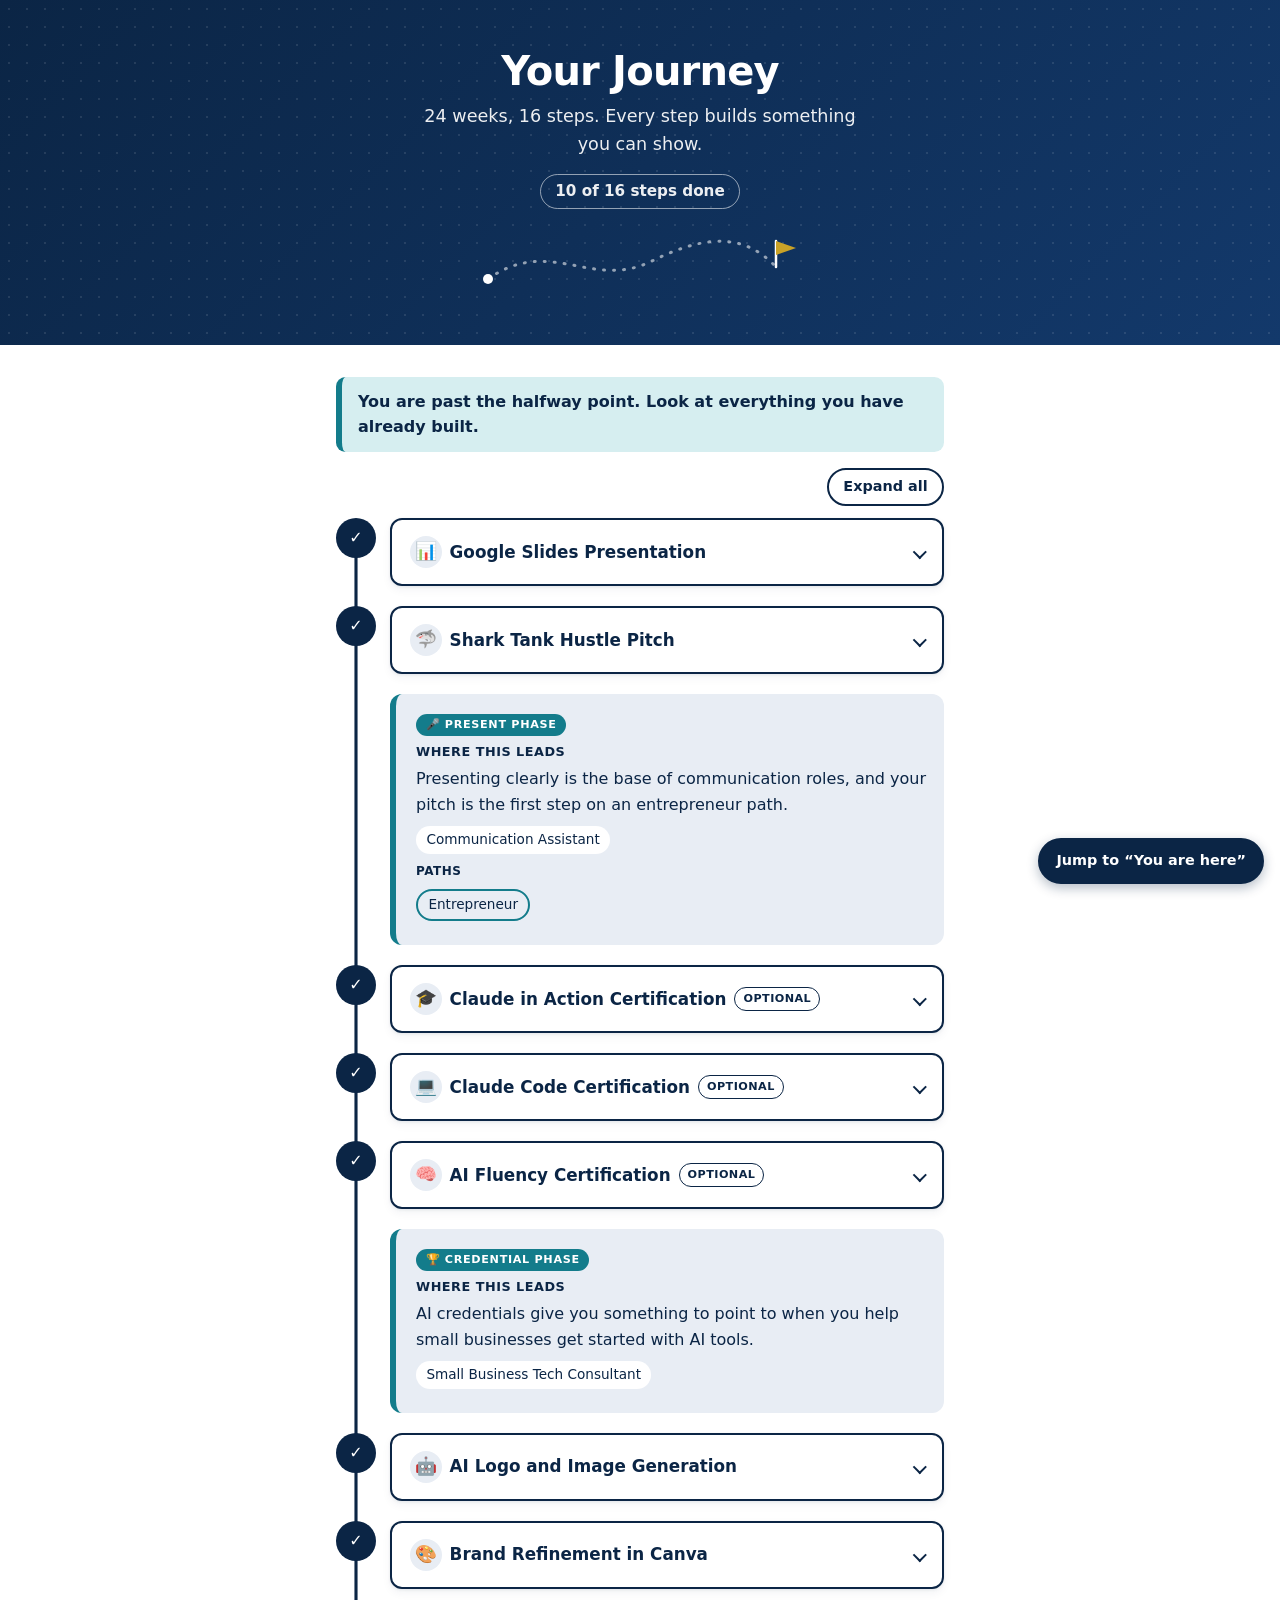
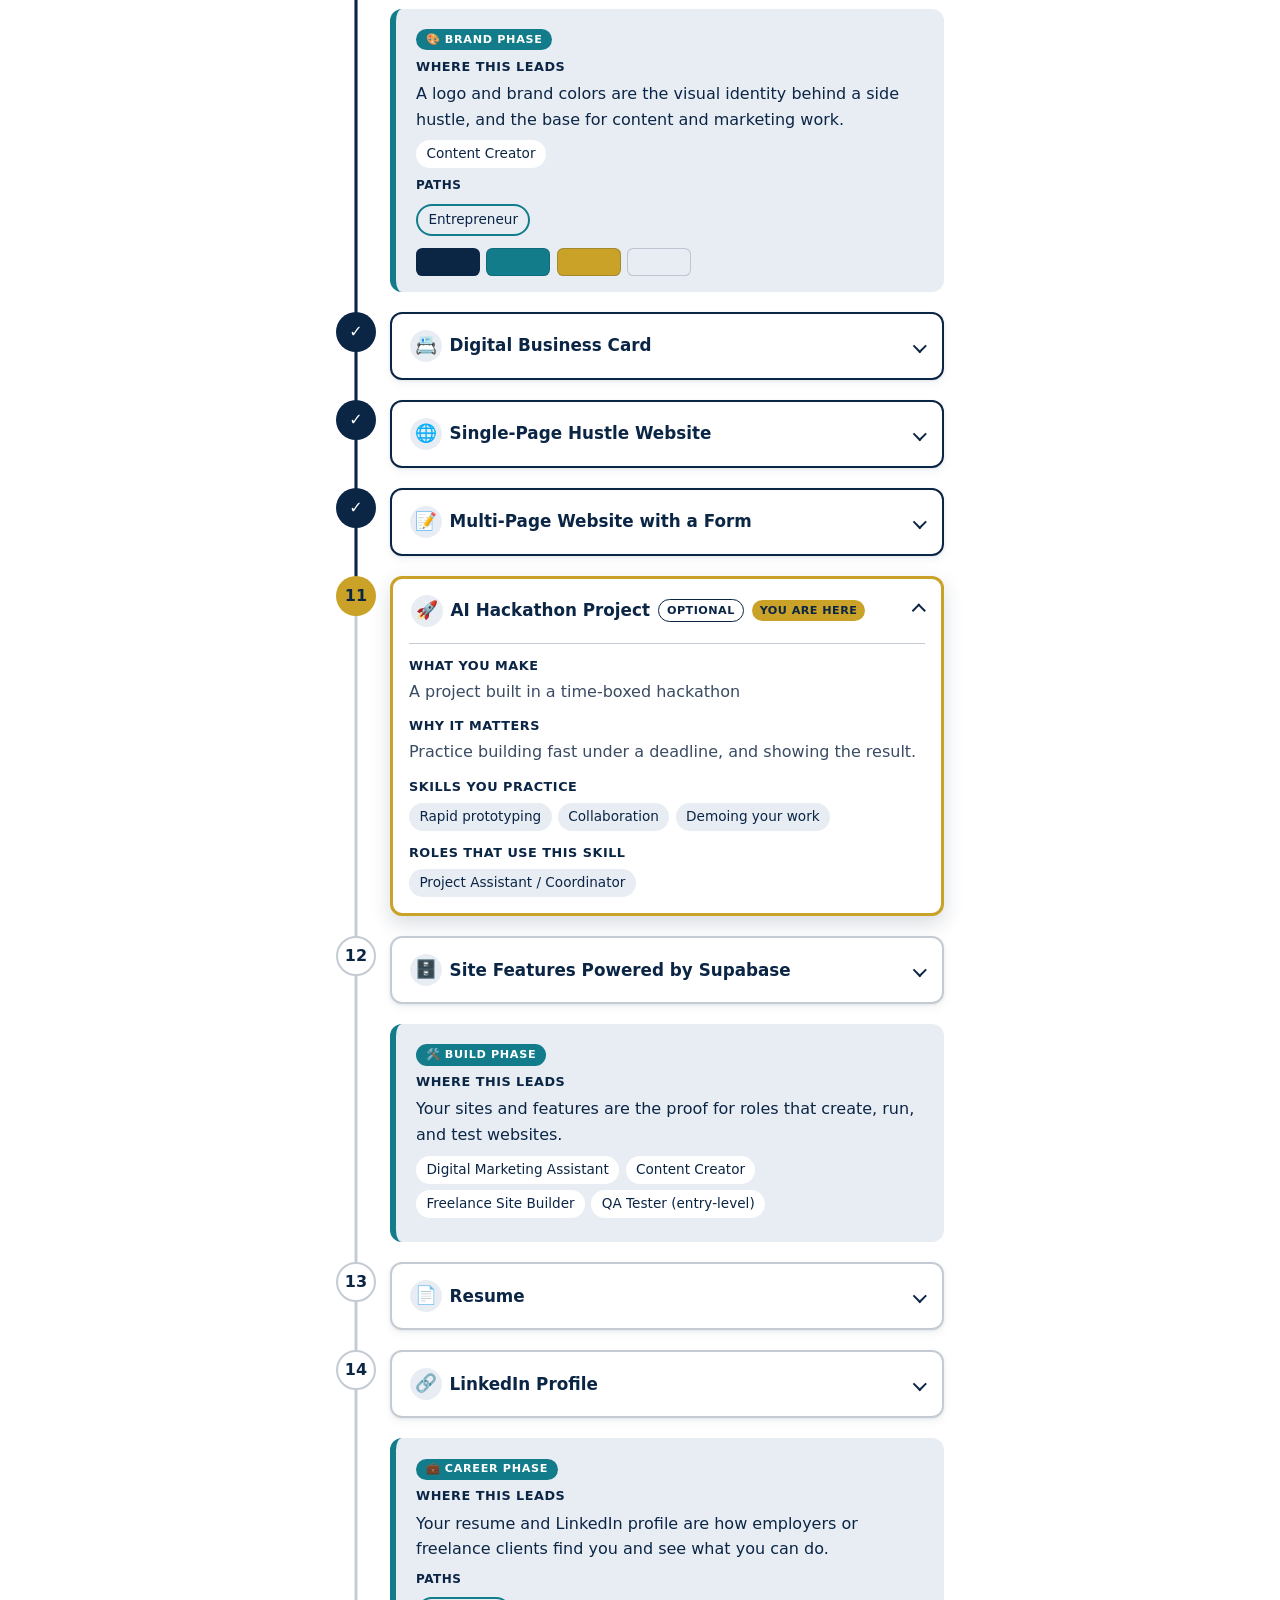
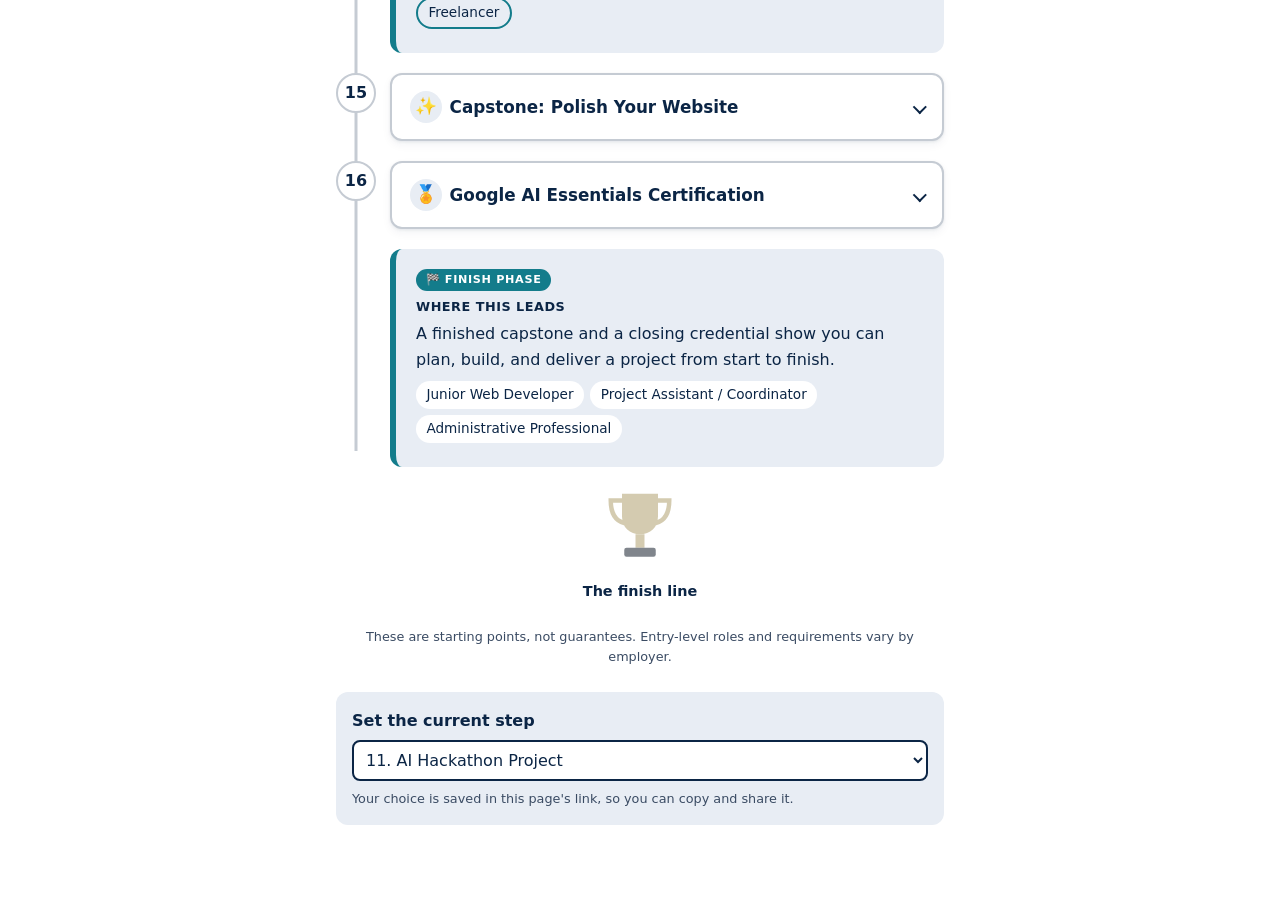
==== commit f3197572: "Add finish line feature with dynamic styling and celebration effects for completed steps" ====
--- a/index.html
+++ b/index.html
@@ -33,6 +33,18 @@
     </div>
 
     <ol class="timeline" id="timeline"></ol>
+
+    <!-- Finish line: dim at first, lights up as the student gets closer (data-level set by script.js) -->
+    <div class="finish-line" id="finish-line" data-level="0">
+      <svg viewBox="0 0 64 72" aria-hidden="true" focusable="false">
+        <path d="M16 6 H48 V26 C48 36 41 42 32 42 C23 42 16 36 16 26 Z" fill="#C9A227"/>
+        <path d="M16 12 H6 C6 24 10 30 18 32" fill="none" stroke="#C9A227" stroke-width="4" stroke-linecap="round"/>
+        <path d="M48 12 H58 C58 24 54 30 46 32" fill="none" stroke="#C9A227" stroke-width="4" stroke-linecap="round"/>
+        <rect x="28" y="42" width="8" height="12" fill="#C9A227"/>
+        <rect x="18" y="54" width="28" height="8" rx="2" fill="#0B2545"/>
+      </svg>
+      <p>The finish line</p>
+    </div>
     <p class="roles-note" id="roles-note"></p>
 
     <div class="step-picker">
--- a/style.css
+++ b/style.css
@@ -494,3 +494,109 @@
 }
 .jump-button:focus-visible { outline: 3px solid var(--gold); outline-offset: 2px; }
 .container { padding-bottom: 5rem; }
+
+/* ============================================================
+   PHASE 4: MOTION
+   Each effect has a reduced-motion fallback at the bottom.
+   ============================================================ */
+
+/* scroll-reveal: script.js adds .reveal on first render, then
+   .reveal--visible when the item scrolls into view */
+.reveal {
+  opacity: 0;
+  transform: translateY(18px);
+  transition: opacity 0.5s ease, transform 0.5s ease;
+}
+.reveal--visible {
+  opacity: 1;
+  transform: none;
+}
+
+/* panels ease in when they are rendered open (closing is instant,
+   because a re-render replaces the old card) */
+.card-panel:not([hidden]) {
+  animation: panel-open 0.2s ease-out;
+}
+@keyframes panel-open {
+  from { opacity: 0; transform: translateY(-6px); }
+  to   { opacity: 1; transform: none; }
+}
+
+/* soft gold pulse on the "you are here" marker */
+.step--current .marker {
+  animation: marker-glow 2.4s ease-in-out infinite;
+}
+@keyframes marker-glow {
+  0%, 100% { box-shadow: 0 0 0 0 rgba(201, 162, 39, 0.55); }
+  50%      { box-shadow: 0 0 0 9px rgba(201, 162, 39, 0); }
+}
+
+@media (prefers-reduced-motion: reduce) {
+  .reveal { opacity: 1; transform: none; transition: none; }
+  .card-panel:not([hidden]) { animation: none; }
+  .step--current .marker {
+    animation: none;
+    box-shadow: 0 0 0 4px rgba(201, 162, 39, 0.35);   /* still glows, but static */
+  }
+}
+
+/* ============================================================
+   PHASE 5: WOW FEATURES
+   ============================================================ */
+
+/* checkmark pop on the step that was just completed */
+.marker--pop { animation: marker-pop 0.6s ease-out; }
+@keyframes marker-pop {
+  0%   { transform: scale(1); }
+  40%  { transform: scale(1.35); }
+  100% { transform: scale(1); }
+}
+
+/* confetti burst: pieces fly out from the middle of the screen */
+.confetti {
+  position: fixed;
+  left: 50%;
+  top: 45%;
+  width: 0;
+  height: 0;
+  z-index: 20;
+  pointer-events: none;
+}
+.confetti span {
+  position: absolute;
+  width: 0.55rem;
+  height: 0.8rem;
+  border-radius: 2px;
+  border: 1px solid rgba(11, 37, 69, 0.25);
+  animation: confetti-fly 1.2s ease-out forwards;
+}
+@keyframes confetti-fly {
+  0%   { transform: translate(0, 0) rotate(0); opacity: 1; }
+  100% { transform: translate(var(--dx), calc(var(--dy) + 90px)) rotate(var(--spin)); opacity: 0; }
+}
+
+/* finish line trophy: dim at first, lights up in stages */
+.finish-line {
+  margin: 0.5rem 0 0;
+  text-align: center;
+  color: var(--navy);
+}
+.finish-line svg {
+  width: 4.5rem;
+  height: auto;
+  transition: filter 0.6s ease, opacity 0.6s ease;
+}
+.finish-line p { margin: 0.25rem 0 0; font-weight: 700; font-size: 0.9rem; }
+.finish-line[data-level="0"] svg { filter: grayscale(1); opacity: 0.35; }
+.finish-line[data-level="1"] svg { filter: grayscale(0.6); opacity: 0.55; }
+.finish-line[data-level="2"] svg { filter: grayscale(0); opacity: 0.85; }
+.finish-line[data-level="3"] svg {
+  filter: drop-shadow(0 0 10px rgba(201, 162, 39, 0.9));
+  opacity: 1;
+}
+
+@media (prefers-reduced-motion: reduce) {
+  .marker--pop { animation: none; }
+  .confetti { display: none; }
+  .finish-line svg { transition: none; }
+}
